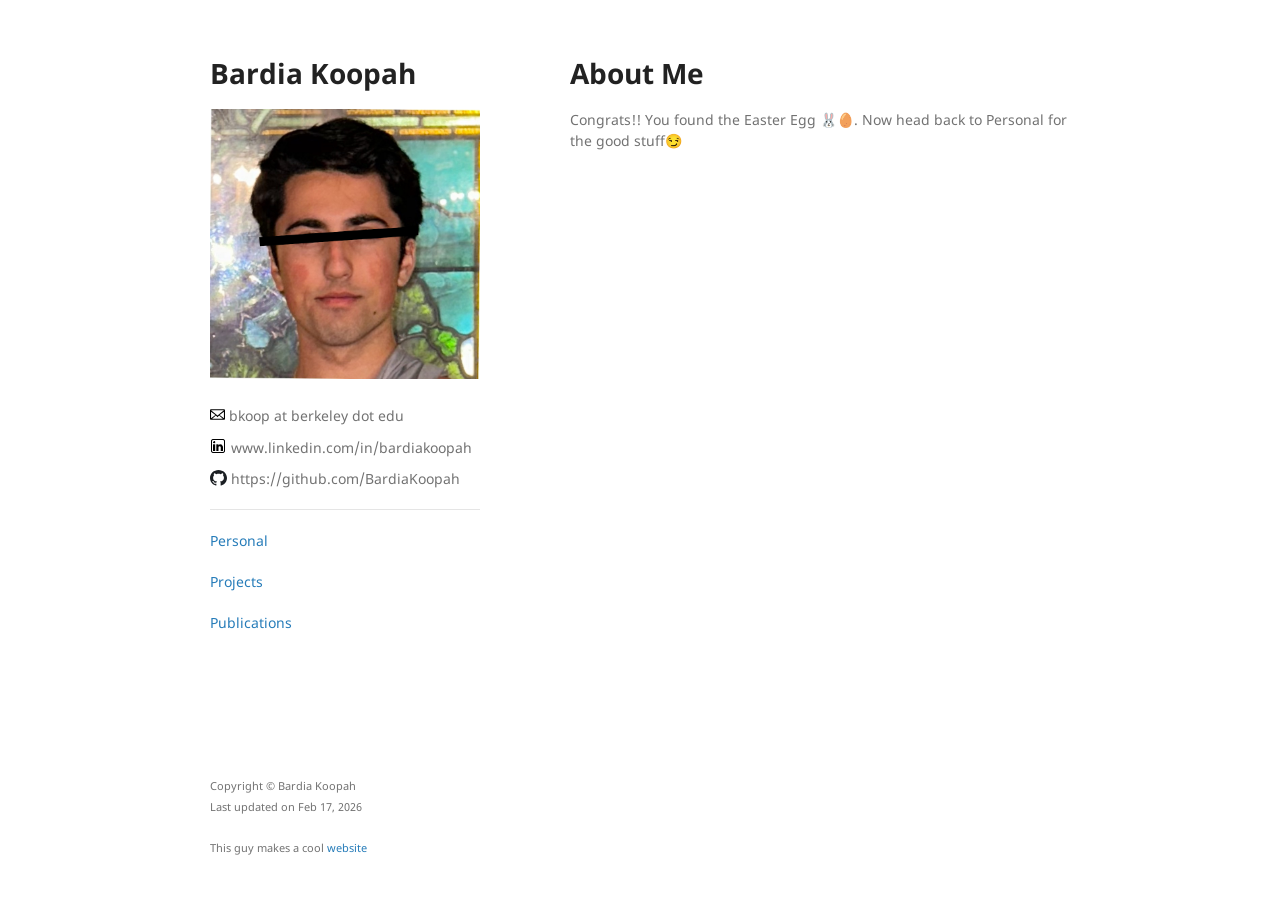
==== index.html @ 30b7e443 "Deploy user site to main" ====
<!DOCTYPE html>
<html lang="en">
  <head>
	<meta name="generator" content="Hugo 0.152.2">
    <meta charset="UTF-8">
    <meta http-equiv="X-UA-Compatible" content="IE=edge">
    <meta name="viewport" content="width=device-width, initial-scale=1">
    <title>Bardia Koopah | </title>
    <link rel="stylesheet" href="/css/style.css">
    
  </head>
  <body>
    <div class="wrapper">
      <header>
        <h1>Bardia Koopah</h1>
		
		
        
			<img src="/bardia-pfp.png" alt="Logo" />
        
		

        
        <p></p>
        
		
        <div class="compact-sidebar">
		
        <p>
          <img src="/icons/mail-symbol.svg" class="octicons">
            
bkoop at berkeley dot edu

        </p>
		
    
    
        <p>
          <img src="/linkedin-icon.png" class="octicons">
          
www.linkedin.com/in/bardiakoopah


        </p>
    

    
    <p>
      <img src="/Octicons-mark-github.svg" class="octicons">
      
https://github.com/BardiaKoopah
    </p>
    

        </div>
		
		<hr/>
         
        
        <p> <a href="/personal/">Personal</a> </p>
        <p> <a href="/projects/">Projects</a> </p>
        <p> <a href="/publications/">Publications</a> </p>
          
        
      </header>

<section>
    <h1 id="about-me">About Me</h1>
<p>Congrats!! You found the Easter Egg 🐰🥚. Now head back to Personal for the good stuff😏</p>

</section>
<head>
    <style>
        footer {height: 2cm;}
    </style>
</head>

<footer>
    <p1><small>Copyright © Bardia Koopah</small></p1>
    <p><small>Last updated on Feb 17, 2026</small></p>
    <p><small>This guy makes a cool <a href="http://hyren.me/">website</a></small></p>
</footer>
</div>
<script src="/js/scale.fix.js"></script>
<script data-goatcounter="https://.goatcounter.com/count"
        async src="//gc.zgo.at/count.js"></script>
</body>
</html>
---- css/style.css ----
@font-face {
  font-family: 'Noto Sans';
  font-weight: 400;
  font-style: normal;
  src: url("../fonts/Noto-Sans-regular/Noto-Sans-regular.eot");
  src: url("../fonts/Noto-Sans-regular/Noto-Sans-regular.eot?#iefix") format("embedded-opentype"), local("Noto Sans"), local("Noto-Sans-regular"), url("../fonts/Noto-Sans-regular/Noto-Sans-regular.woff2") format("woff2"), url("../fonts/Noto-Sans-regular/Noto-Sans-regular.woff") format("woff"), url("../fonts/Noto-Sans-regular/Noto-Sans-regular.ttf") format("truetype"), url("../fonts/Noto-Sans-regular/Noto-Sans-regular.svg#NotoSans") format("svg"); }
@font-face {
  font-family: 'Noto Sans';
  font-weight: 700;
  font-style: normal;
  src: url("../fonts/Noto-Sans-700/Noto-Sans-700.eot");
  src: url("../fonts/Noto-Sans-700/Noto-Sans-700.eot?#iefix") format("embedded-opentype"), local("Noto Sans Bold"), local("Noto-Sans-700"), url("../fonts/Noto-Sans-700/Noto-Sans-700.woff2") format("woff2"), url("../fonts/Noto-Sans-700/Noto-Sans-700.woff") format("woff"), url("../fonts/Noto-Sans-700/Noto-Sans-700.ttf") format("truetype"), url("../fonts/Noto-Sans-700/Noto-Sans-700.svg#NotoSans") format("svg"); }
@font-face {
  font-family: 'Noto Sans';
  font-weight: 400;
  font-style: italic;
  src: url("../fonts/Noto-Sans-italic/Noto-Sans-italic.eot");
  src: url("../fonts/Noto-Sans-italic/Noto-Sans-italic.eot?#iefix") format("embedded-opentype"), local("Noto Sans Italic"), local("Noto-Sans-italic"), url("../fonts/Noto-Sans-italic/Noto-Sans-italic.woff2") format("woff2"), url("../fonts/Noto-Sans-italic/Noto-Sans-italic.woff") format("woff"), url("../fonts/Noto-Sans-italic/Noto-Sans-italic.ttf") format("truetype"), url("../fonts/Noto-Sans-italic/Noto-Sans-italic.svg#NotoSans") format("svg"); }
@font-face {
  font-family: 'Noto Sans';
  font-weight: 700;
  font-style: italic;
  src: url("../fonts/Noto-Sans-700italic/Noto-Sans-700italic.eot");
  src: url("../fonts/Noto-Sans-700italic/Noto-Sans-700italic.eot?#iefix") format("embedded-opentype"), local("Noto Sans Bold Italic"), local("Noto-Sans-700italic"), url("../fonts/Noto-Sans-700italic/Noto-Sans-700italic.woff2") format("woff2"), url("../fonts/Noto-Sans-700italic/Noto-Sans-700italic.woff") format("woff"), url("../fonts/Noto-Sans-700italic/Noto-Sans-700italic.ttf") format("truetype"), url("../fonts/Noto-Sans-700italic/Noto-Sans-700italic.svg#NotoSans") format("svg"); }
.highlight table td {
  padding: 5px; }

.highlight table pre {
  margin: 0; }

.highlight .cm {
  color: #999988;
  font-style: italic; }

.highlight .cp {
  color: #999999;
  font-weight: bold; }

.highlight .c1 {
  color: #999988;
  font-style: italic; }

.highlight .cs {
  color: #999999;
  font-weight: bold;
  font-style: italic; }

.highlight .c, .highlight .cd {
  color: #999988;
  font-style: italic; }

.highlight .err {
  color: #a61717;
  background-color: #e3d2d2; }

.highlight .gd {
  color: #000000;
  background-color: #ffdddd; }

.highlight .ge {
  color: #000000;
  font-style: italic; }

.highlight .gr {
  color: #aa0000; }

.highlight .gh {
  color: #999999; }

.highlight .gi {
  color: #000000;
  background-color: #ddffdd; }

.highlight .go {
  color: #888888; }

.highlight .gp {
  color: #555555; }

.highlight .gs {
  font-weight: bold; }

.highlight .gu {
  color: #aaaaaa; }

.highlight .gt {
  color: #aa0000; }

.highlight .kc {
  color: #000000;
  font-weight: bold; }

.highlight .kd {
  color: #000000;
  font-weight: bold; }

.highlight .kn {
  color: #000000;
  font-weight: bold; }

.highlight .kp {
  color: #000000;
  font-weight: bold; }

.highlight .kr {
  color: #000000;
  font-weight: bold; }

.highlight .kt {
  color: #445588;
  font-weight: bold; }

.highlight .k, .highlight .kv {
  color: #000000;
  font-weight: bold; }

.highlight .mf {
  color: #009999; }

.highlight .mh {
  color: #009999; }

.highlight .il {
  color: #009999; }

.highlight .mi {
  color: #009999; }

.highlight .mo {
  color: #009999; }

.highlight .m, .highlight .mb, .highlight .mx {
  color: #009999; }

.highlight .sb {
  color: #d14; }

.highlight .sc {
  color: #d14; }

.highlight .sd {
  color: #d14; }

.highlight .s2 {
  color: #d14; }

.highlight .se {
  color: #d14; }

.highlight .sh {
  color: #d14; }

.highlight .si {
  color: #d14; }

.highlight .sx {
  color: #d14; }

.highlight .sr {
  color: #009926; }

.highlight .s1 {
  color: #d14; }

.highlight .ss {
  color: #990073; }

.highlight .s {
  color: #d14; }

.highlight .na {
  color: #008080; }

.highlight .bp {
  color: #999999; }

.highlight .nb {
  color: #0086B3; }

.highlight .nc {
  color: #445588;
  font-weight: bold; }

.highlight .no {
  color: #008080; }

.highlight .nd {
  color: #3c5d5d;
  font-weight: bold; }

.highlight .ni {
  color: #800080; }

.highlight .ne {
  color: #990000;
  font-weight: bold; }

.highlight .nf {
  color: #990000;
  font-weight: bold; }

.highlight .nl {
  color: #990000;
  font-weight: bold; }

.highlight .nn {
  color: #555555; }

.highlight .nt {
  color: #000080; }

.highlight .vc {
  color: #008080; }

.highlight .vg {
  color: #008080; }

.highlight .vi {
  color: #008080; }

.highlight .nv {
  color: #008080; }

.highlight .ow {
  color: #000000;
  font-weight: bold; }

.highlight .o {
  color: #000000;
  font-weight: bold; }

.highlight .w {
  color: #bbbbbb; }

.highlight {
  background-color: #f8f8f8; }

body {
  background-color: #fff;
  padding: 50px;
  font: 14px/1.5 "Noto Sans", "Helvetica Neue", Helvetica, Arial, sans-serif;
  color: #727272;
  font-weight: 400; }

h1, h2, h3, h4, h5, h6 {
  color: #222;
  margin: 0 0 20px; }

p, ul, ol, table, pre, dl {
  margin: 0 0 20px; }

.compact-sidebar p {
  margin: 0 0 10px; }

.compact-sidebar p:last-of-type {
  margin: 0 0 20px; }

p img.octicons {
  display: inline-flex;
  align-self: center;
  position: relative;
  height: 1.2em;
  bottom: -0.16em; }

.pgp-fingerprint span:first-child {
  padding-left: 0; }

.pgp-fingerprint span {
  padding-left: 5px; }

h1, h2, h3 {
  line-height: 1.1; }

h1 {
  font-size: 28px; }

h2 {
  color: #393939; }

h3, h4, h5, h6 {
  color: #494949; }

a {
  color: #267CB9;
  text-decoration: none; }

a:hover, a:focus {
  color: #046; }

a small {
  font-size: 11px;
  color: #777;
  margin-top: -0.3em;
  display: block; }

a:hover small {
  color: #777; }

.wrapper {
  width: 860px;
  margin: 0 auto; }

blockquote {
  border-left: 1px solid #e5e5e5;
  margin: 0;
  padding: 0 0 0 20px;
  font-style: italic; }

code, pre {
  font-family: Monaco, Bitstream Vera Sans Mono, Lucida Console, Terminal, Consolas, Liberation Mono, DejaVu Sans Mono, Courier New, monospace;
  color: #333; }

pre {
  padding: 8px 15px;
  background: #f8f8f8;
  border-radius: 5px;
  border: 1px solid #e5e5e5;
  overflow-x: auto; }

table {
  width: 100%;
  border-collapse: collapse; }

th, td {
  text-align: left;
  padding: 5px 10px;
  border-bottom: 1px solid #e5e5e5; }

dt {
  color: #444;
  font-weight: 700; }

th {
  color: #444; }

img {
  max-width: 100%; }

header {
  width: 270px;
  float: left;
  position: fixed;
  -webkit-font-smoothing: subpixel-antialiased; }

header ul {
  list-style: none;
  height: 40px;
  padding: 0;
  background: #f4f4f4;
  border-radius: 5px;
  border: 1px solid #e0e0e0;
  width: 270px; }

header li {
  width: 89px;
  float: left;
  border-right: 1px solid #e0e0e0;
  height: 40px; }

header li:first-child a {
  border-radius: 5px 0 0 5px; }

header li:last-child a {
  border-radius: 0 5px 5px 0; }

header ul a {
  line-height: 1;
  font-size: 11px;
  color: #676767;
  display: block;
  text-align: center;
  padding-top: 6px;
  height: 34px; }

header ul a:hover, header ul a:focus {
  color: #675C5C;
  font-weight: bold; }

header ul a:active {
  background-color: #f0f0f0; }

strong {
  color: #222;
  font-weight: 700; }

header ul li + li + li {
  border-right: none;
  width: 89px; }

header ul a strong {
  font-size: 14px;
  display: block;
  color: #222; }

section {
  width: 500px;
  float: right;
  padding-bottom: 50px; }

small {
  font-size: 11px; }

hr {
  border: 0;
  background: #e5e5e5;
  height: 1px;
  margin: 0 0 20px; }

footer {
  width: 270px;
  float: left;
  position: fixed;
  bottom: 50px;
  -webkit-font-smoothing: subpixel-antialiased; }

@media print, screen and (max-width: 960px) {
  div.wrapper {
    width: auto;
    margin: 0; }

  header, section, footer {
    float: none;
    position: static;
    width: auto; }

  header {
    padding-right: 320px; }

  section {
    border: 1px solid #e5e5e5;
    border-width: 1px 0;
    padding: 20px 0;
    margin: 0 0 20px; }

  header a small {
    display: inline; }

  header ul {
    position: absolute;
    right: 50px;
    top: 52px; } }
@media print, screen and (max-width: 720px) {
  body {
    word-wrap: break-word; }

  header {
    padding: 0; }

  header ul, header p.view {
    position: static; }

  pre, code {
    word-wrap: normal; } }
@media print, screen and (max-width: 480px) {
  body {
    padding: 15px; }

  header ul {
    width: 99%; }

  header li, header ul li + li + li {
    width: 33%; } }
@media print {
  body {
    padding: 0.4in;
    font-size: 12pt;
    color: #444; } }

/* === Projects page cards === */

.projects-grid {
  display: grid;
  grid-template-columns: repeat(auto-fit, minmax(260px, 1fr));
  gap: 1.5rem;
  margin-top: 1.5rem;
}

.project-card {
  background-color: #ffffff;
  border-radius: 12px;
  padding: 1.25rem 1.5rem;
  box-shadow: 0 2px 8px rgba(0, 0, 0, 0.06);
  border: 1px solid rgba(0, 0, 0, 0.06);
}

.project-card h2 {
  margin-top: 0;
  margin-bottom: 0.35rem;
  font-size: 1.15rem;
}

.project-card .project-subtitle {
  margin: 0 0 0.75rem 0;
  font-size: 0.9rem;
  color: #555;
}

.project-card .project-description {
  margin: 0 0 0.75rem 0;
  font-size: 0.95rem;
  line-height: 1.4;
}

.project-links {
  display: flex;
  flex-wrap: wrap;
  gap: 0.75rem;
  margin-bottom: 0.75rem;
}

.project-links a {
  font-size: 0.9rem;
  text-decoration: none;
  padding: 0.25rem 0.6rem;
  border-radius: 999px;
  border: 1px solid #ddd;
}

.project-links a:hover {
  background-color: #f5f5f5;
}

.project-video {
  position: relative;
  padding-bottom: 56.25%; /* 16:9 */
  height: 0;
  overflow: hidden;
  border-radius: 10px;
  margin-top: 0.5rem;
}

.project-video iframe {
  position: absolute;
  inset: 0;
  width: 100%;
  height: 100%;
  border: 0;
}
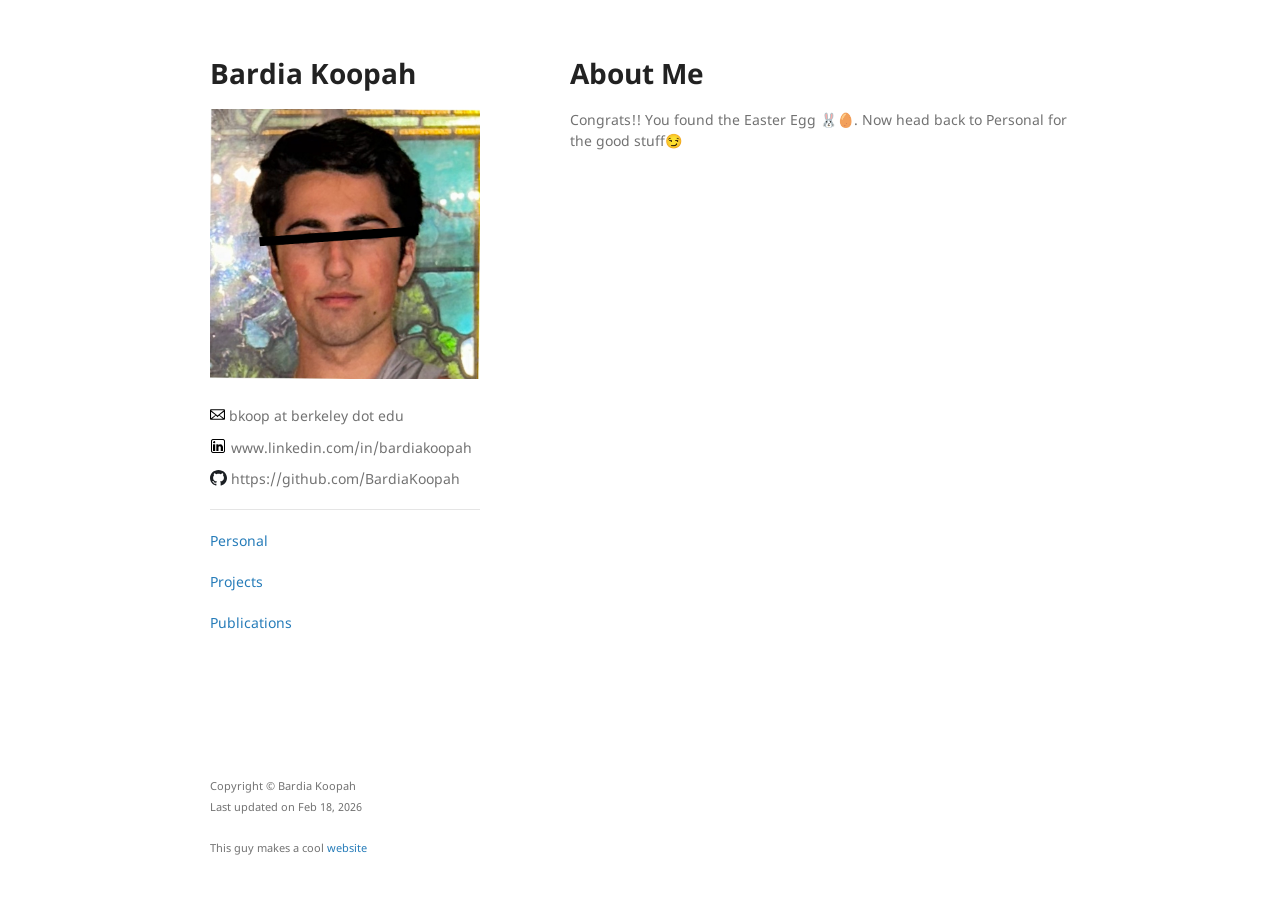
==== commit 4527896e: "Reorder projects + fix GitHub links" ====
--- a/index.html
+++ b/index.html
@@ -77,7 +77,7 @@
 
 <footer>
     <p1><small>Copyright © Bardia Koopah</small></p1>
-    <p><small>Last updated on Feb 17, 2026</small></p>
+    <p><small>Last updated on Feb 18, 2026</small></p>
     <p><small>This guy makes a cool <a href="http://hyren.me/">website</a></small></p>
 </footer>
 </div>
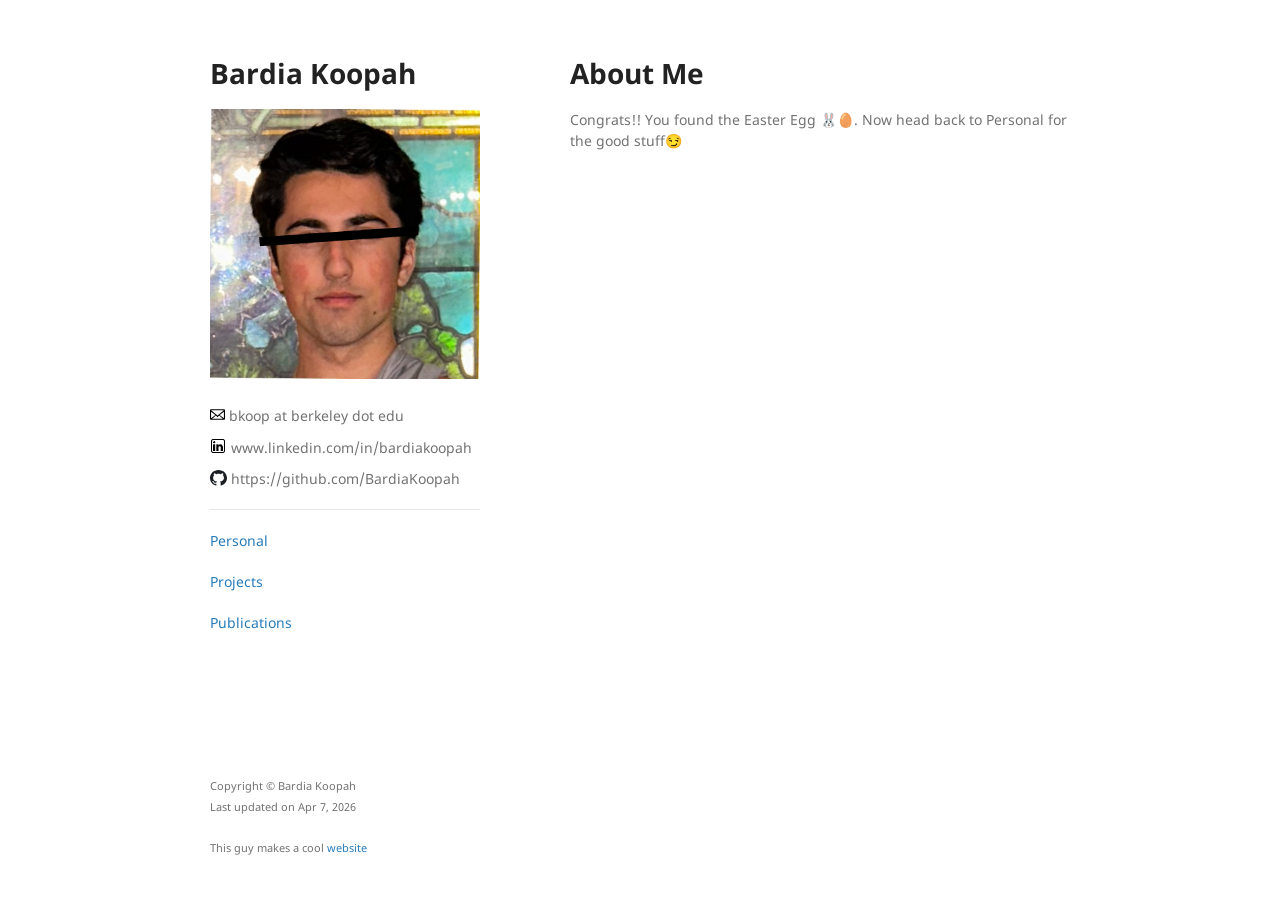
==== commit 6a532b97: "Added Llama2 Card" ====
--- a/index.html
+++ b/index.html
@@ -77,7 +77,7 @@
 
 <footer>
     <p1><small>Copyright © Bardia Koopah</small></p1>
-    <p><small>Last updated on Feb 18, 2026</small></p>
+    <p><small>Last updated on Apr 7, 2026</small></p>
     <p><small>This guy makes a cool <a href="http://hyren.me/">website</a></small></p>
 </footer>
 </div>
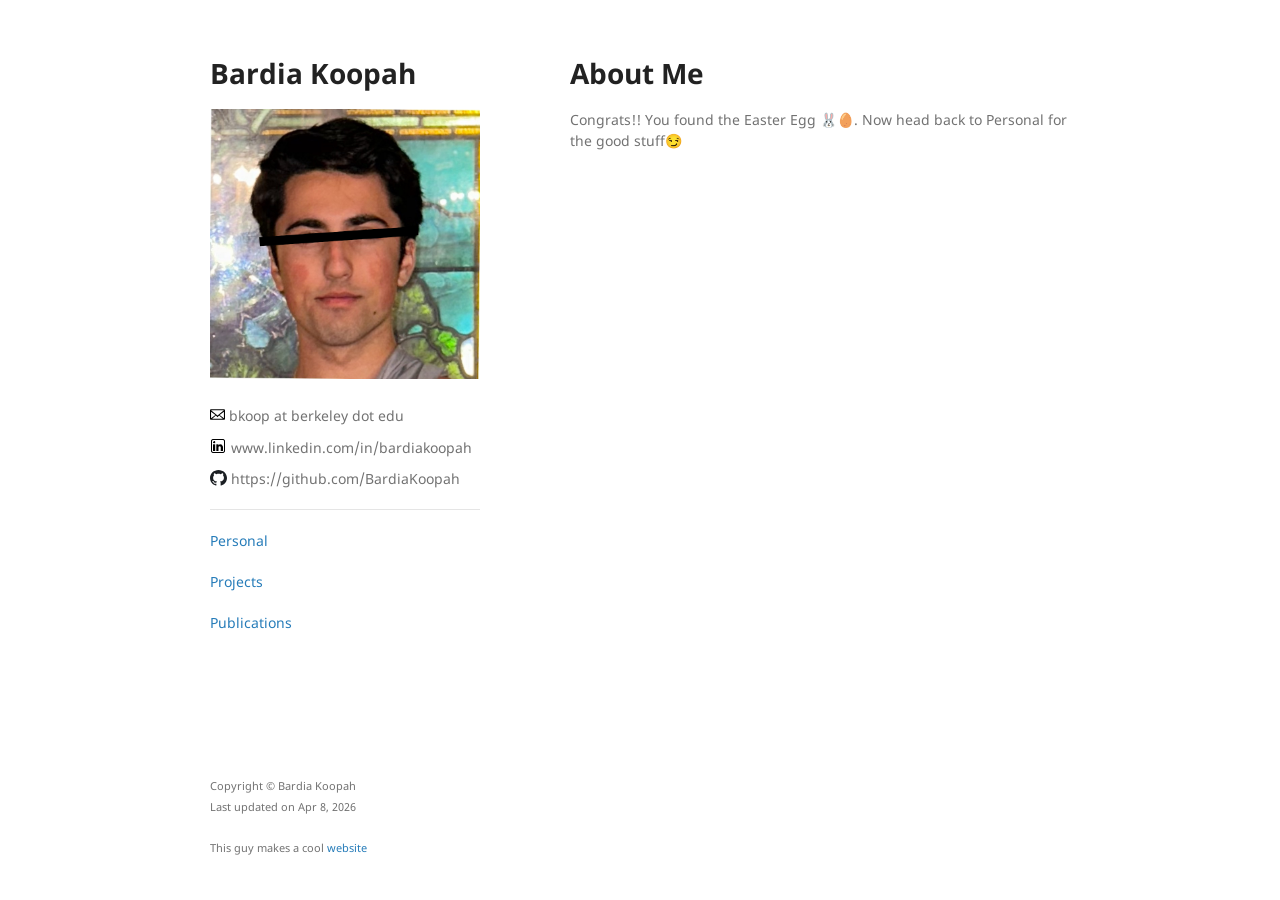
==== commit a25ea1ea: "Added vid note" ====
--- a/index.html
+++ b/index.html
@@ -77,7 +77,7 @@
 
 <footer>
     <p1><small>Copyright © Bardia Koopah</small></p1>
-    <p><small>Last updated on Apr 7, 2026</small></p>
+    <p><small>Last updated on Apr 8, 2026</small></p>
     <p><small>This guy makes a cool <a href="http://hyren.me/">website</a></small></p>
 </footer>
 </div>
--- a/css/style.css
+++ b/css/style.css
@@ -537,4 +537,10 @@
   border: 0;
 }
 
-
+.projects-note {
+  font-size: 0.9rem;
+  color: #888;
+  margin-top: -10px;
+  margin-bottom: 20px;
+  font-style: italic;
+}
